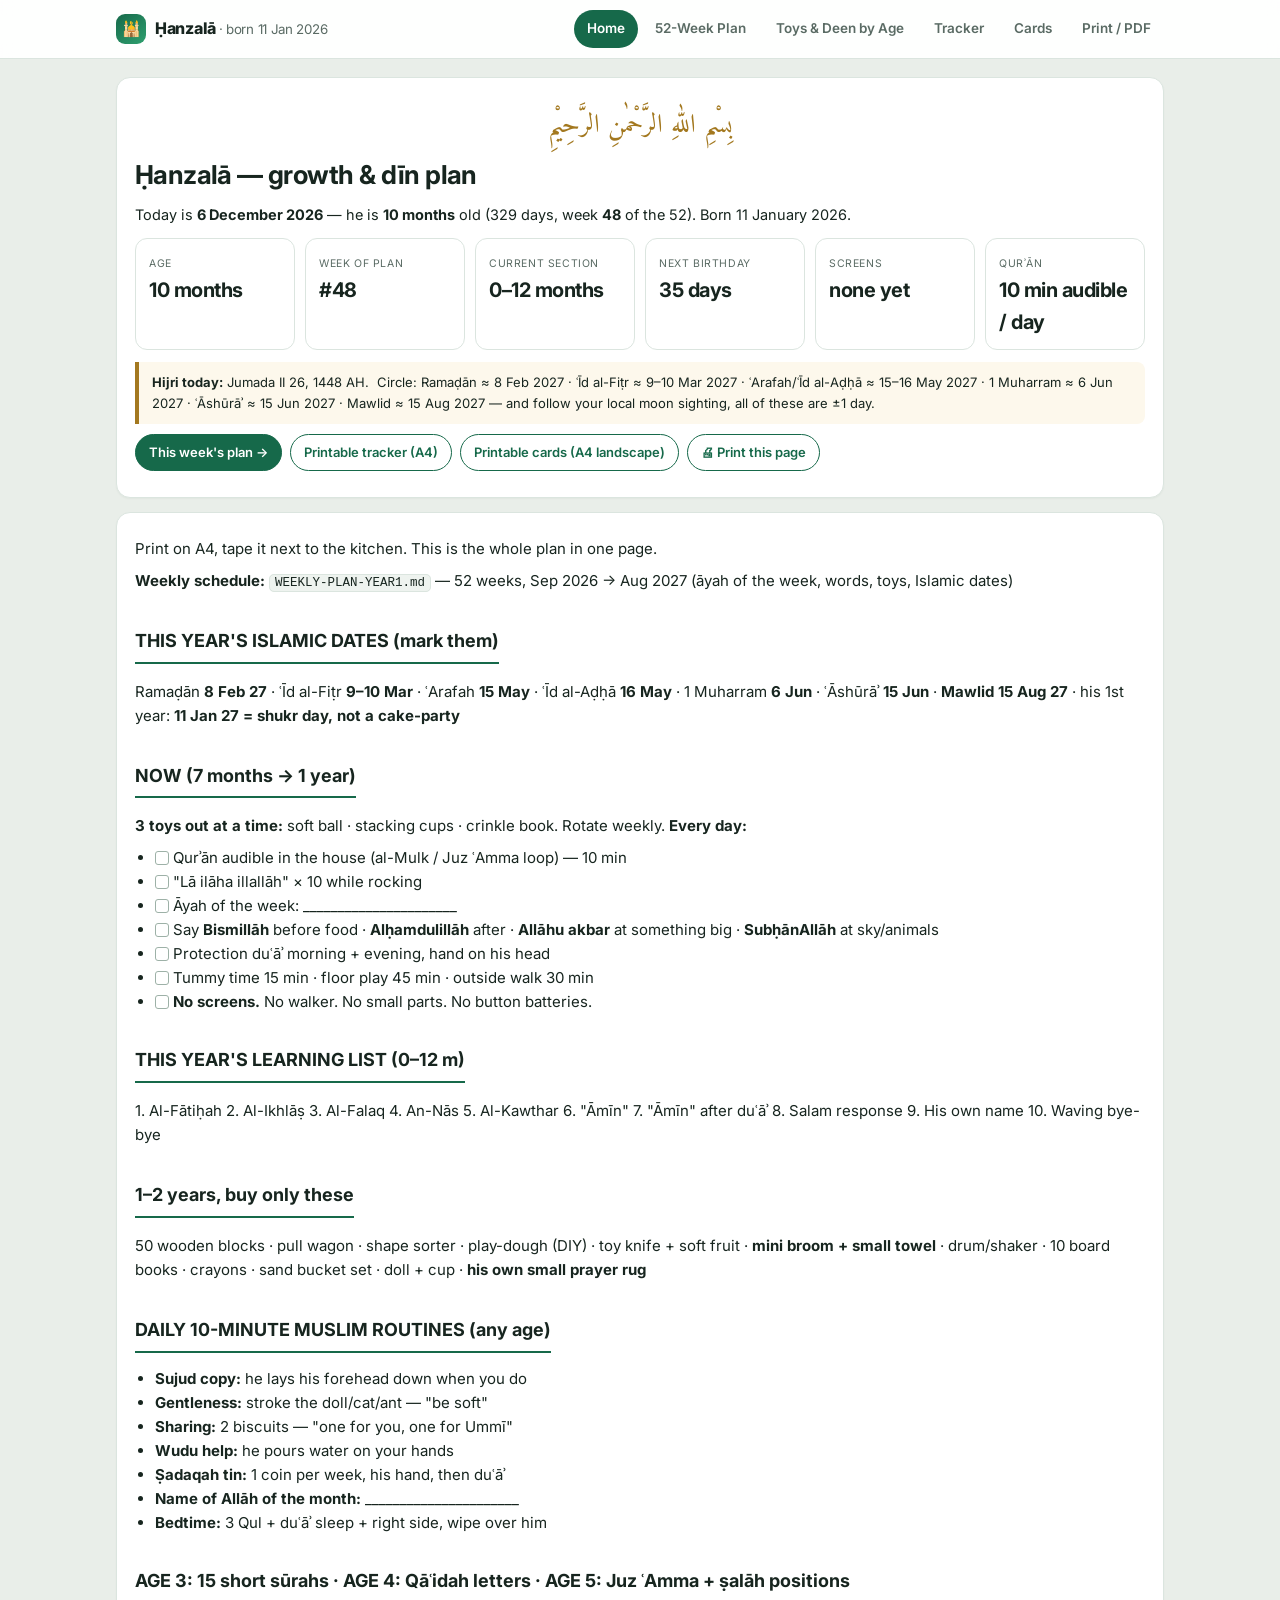
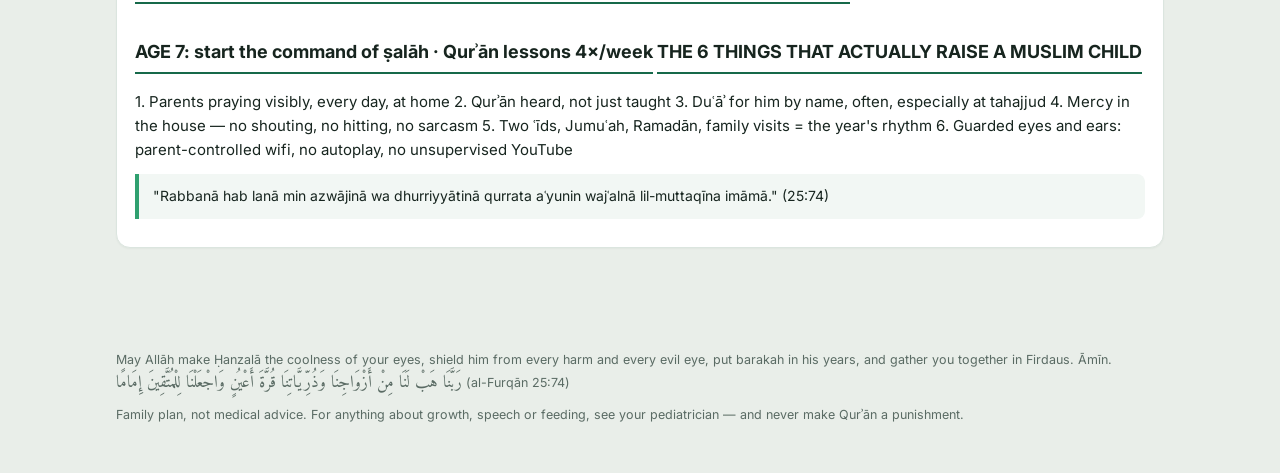
==== docs/index.html @ abec0944 "Add Ḥanzalā growth & dīn plan: 52-week schedule, toy list, printables, Pages site - TOY-AND-STUDY-PL" ====
<!DOCTYPE html>
<html lang="en">
<head>
<meta charset="utf-8">
<meta name="viewport" content="width=device-width,initial-scale=1">
<title>Ḥanzalā — Growth &amp; Dīn Plan · b. 11 Jan 2026</title>
<meta name="description" content="A 52-week toy &amp; study plan for a Muslim child: āyah of the week, words in Arabic/Urdu/Hindi, milestone &amp; ḥifẓ tracker, 56 printable flashcards. Born 11 January 2026.">
<meta name="theme-color" content="#16694a">
<meta property="og:title" content="Ḥanzalā — Growth &amp; Dīn Plan">
<meta property="og:description" content="52 weeks of āyah-of-the-week, adab, toys and milestones — for a Muslim child born 11 Jan 2026.">
<link rel="preconnect" href="https://fonts.googleapis.com">
<link rel="preconnect" href="https://fonts.gstatic.com" crossorigin>
<link href="https://fonts.googleapis.com/css2?family=Amiri:wght@400;700&family=Noto+Nastaliq+Urdu&family=Inter:wght@400;600;800&display=swap" rel="stylesheet">
<link rel="icon" href="data:image/svg+xml,<svg xmlns='http://www.w3.org/2000/svg' viewBox='0 0 100 100'><text y='.9em' font-size='88'>🕌</text></svg>">
<style>
:root{--ink:#17251f;--mut:#5a6b64;--line:#dbe5df;--soft:#f2f7f4;--acc:#16694a;--acc2:#2fa06f;--gold:#a3781f;--bg:#e9eee9;
--ar:'Amiri','Noto Naskh Arabic','Scheherazade New','Traditional Arabic','Segoe UI',serif;
--ur:'Noto Nastaliq Urdu','Jameel Noori Nastaleeq','Alvi Nastaleeq','Segoe UI',serif}
@page{size:A4 portrait;margin:11mm}
*{box-sizing:border-box}html{-webkit-print-color-adjust:exact;print-color-adjust:exact}
body{margin:0;background:var(--bg);color:var(--ink);font:15px/1.6 'Inter',system-ui,'Segoe UI',sans-serif}
a{color:var(--acc)}
header{position:sticky;top:0;z-index:40;background:rgba(255,255,255,.95);backdrop-filter:blur(8px);border-bottom:1px solid var(--line)}
.bar{max-width:1080px;margin:0 auto;padding:10px 16px;display:flex;gap:12px;align-items:center;flex-wrap:wrap}
.brand{font-weight:800;font-size:16px;letter-spacing:-.3px;display:flex;gap:9px;align-items:center;margin-right:auto}
.brand .k{width:30px;height:30px;border-radius:9px;background:linear-gradient(140deg,var(--acc),var(--acc2));color:#fff;display:grid;place-items:center;font-size:15px}
nav{display:flex;gap:4px;flex-wrap:wrap}
nav button{border:1px solid transparent;background:none;font:inherit;font-weight:600;font-size:13.5px;color:var(--mut);padding:7px 12px;border-radius:20px;cursor:pointer}
nav button.on{background:var(--acc);color:#fff}
nav button:hover:not(.on){background:var(--soft);color:var(--ink)}
main{max-width:1080px;margin:0 auto;padding:18px 16px 80px}
section{display:none;animation:fade .25s}
section.on{display:block}
@keyframes fade{from{opacity:0;transform:translateY(6px)}to{opacity:1;transform:none}}
.card{background:#fff;border:1px solid var(--line);border-radius:14px;padding:16px 18px;margin:0 0 14px;box-shadow:0 1px 2px rgba(20,40,30,.04)}
h1{font-size:26px;margin:0 0 6px;letter-spacing:-.6px}
h2{font-size:19px;margin:24px 0 8px;padding-bottom:6px;border-bottom:2px solid var(--acc);display:inline-block}
.h1{display:none}.h2{font-size:18px;margin-top:26px}
h3{font-size:16px;margin:20px 0 6px;color:var(--acc);scroll-margin-top:70px}
h4{font-size:12px;margin:14px 0 4px;color:var(--gold);text-transform:uppercase;letter-spacing:.6px}
p{margin:8px 0}
.bism{font-family:var(--ar);font-size:26px;text-align:center;color:var(--gold);line-height:2;margin:6px 0 2px}
blockquote{margin:12px 0;padding:11px 14px;background:var(--soft);border-left:4px solid var(--acc2);border-radius:0 8px 8px 0;font-size:14px}
code{background:#eef3ef;border:1px solid var(--line);border-radius:5px;padding:1px 5px;font-size:12.5px}
pre{background:#f6f8f6;border:1px solid var(--line);border-radius:8px;padding:10px 12px;overflow:auto;font-size:12.5px;white-space:pre-wrap}
hr{border:0;border-top:1px solid var(--line);margin:18px 0}
.tw{overflow-x:auto;margin:8px 0}
table{border-collapse:collapse;width:100%;font-size:13px;background:#fff}
th,td{border:1px solid var(--line);padding:6px 8px;vertical-align:top;text-align:left}
th{background:var(--soft);font-size:11px;text-transform:uppercase;letter-spacing:.4px;color:#4d5f58}
tbody tr:nth-child(even){background:#fbfdfc}
td ul{margin:2px 0 2px 16px;padding:0}
ul{padding-left:20px;margin:6px 0}
.tick{display:inline-block;width:14px;height:14px;border:1.6px solid #9db1a7;border-radius:3px;vertical-align:-2px;cursor:pointer;background:#fff}
.tick.on{background:var(--acc);border-color:var(--acc);position:relative}
.tick.on::after{content:"✓";position:absolute;inset:0;color:#fff;font-size:10px;line-height:12px;text-align:center;font-weight:800}
.ar{font-family:var(--ar);direction:rtl;text-align:right;line-height:2.1}
.ur{font-family:var(--ur);direction:rtl;text-align:right;line-height:2.6}
.kpis{display:grid;grid-template-columns:repeat(auto-fit,minmax(150px,1fr));gap:10px;margin:12px 0}
.kpi{background:#fff;border:1px solid var(--line);border-radius:12px;padding:11px 13px}
.kpi b{display:block;font-size:20px;letter-spacing:-.5px}
.kpi span{font-size:10.5px;text-transform:uppercase;letter-spacing:.6px;color:var(--mut)}
.warn{border-left:4px solid var(--gold);background:#fdf8ec;padding:10px 13px;border-radius:0 8px 8px 0;margin:10px 0;font-size:13px}
.tools{display:flex;gap:8px;flex-wrap:wrap;margin:10px 0}
.btn{font:inherit;font-weight:600;font-size:13px;border:1px solid var(--acc);background:var(--acc);color:#fff;border-radius:20px;padding:7px 13px;cursor:pointer;text-decoration:none;display:inline-block}
.btn.gh{background:#fff;color:var(--acc)}
.btn:hover{filter:brightness(1.07)}
.grid{display:grid;grid-template-columns:repeat(auto-fill,minmax(236px,1fr));gap:10px}
.fc{background:#fff;border:1px dashed #a9b8b0;border-radius:12px;padding:10px 12px;cursor:pointer;display:flex;flex-direction:column;min-height:180px;transition:.15s}
.fc:hover{border-color:var(--acc);transform:translateY(-2px)}
.fc .t{font-size:10.5px;text-transform:uppercase;letter-spacing:.4px;color:var(--mut);border-bottom:1px solid var(--line);padding-bottom:3px;display:flex;justify-content:space-between;gap:6px}
.fc .ttl{font-weight:800;font-size:13.5px;margin:6px 0 4px}
.fc .ar{font-size:20px;background:var(--soft);border-radius:8px;padding:3px 9px;margin:2px 0 5px}
.fc .ur{font-size:14px;color:#20452f;margin:-2px 0 5px}
.fc .en{font-size:12.5px;font-weight:600}
.fc .do{font-size:11.5px;color:var(--mut);margin-top:auto;line-height:1.35}
.fc .do b{color:var(--gold)}
.fc .back{display:none;font-size:12px;background:var(--soft);border-radius:8px;padding:8px 10px;margin-top:6px}
.fc.flip .back{display:block}
.pills{display:flex;gap:6px;flex-wrap:wrap;margin:6px 0}
.pill{border:1px solid var(--line);background:#fff;border-radius:16px;padding:5px 11px;font-size:12.5px;cursor:pointer;font-weight:600;color:var(--mut)}
.pill.on{background:var(--acc);color:#fff;border-color:var(--acc)}
.prog{height:8px;background:#e7eee9;border-radius:8px;overflow:hidden;margin:6px 0 2px}
.prog i{display:block;height:100%;background:linear-gradient(90deg,var(--acc),var(--acc2));width:0;transition:.3s}
footer{max-width:1080px;margin:0 auto;padding:0 16px 40px;color:var(--mut);font-size:12.5px}
.hidden{display:none}
@media(max-width:640px){h1{font-size:21px}.bar{padding:8px 12px}nav button{padding:6px 9px;font-size:12.5px}.fc{min-height:0}}
@media print{
 header,nav,.tools,.pills,footer,.noprint{display:none!important}
 body{background:#fff;font-size:11.5px}main{max-width:none;padding:0}
 .card{border:0;box-shadow:none;padding:0;margin:0 0 8px;break-inside:avoid}
 section.on{display:block!important}
 h2{break-after:avoid}table{font-size:9.5px}.ar{font-size:16px}
}
</style>
</head>
<body>
<header>
  <div class="bar">
    <div class="brand"><span class="k">🕌</span><span id="brandName">Ḥanzalā <small style="font-weight:400;color:var(--mut)">· born 11 Jan 2026</small></span></div>
    <nav id="nav" class="noprint"></nav>
  </div>
</header>
<main>
<section id="s-home" class="on">
  <div class="card">
    <div class="bism">بِسْمِ اللّٰهِ الرَّحْمٰنِ الرَّحِيْمِ</div>
    <h1 id="title">Ḥanzalā — growth &amp; dīn plan</h1>
    <p id="ageLine" style="font-size:14.5px"></p>
    <div class="kpis" id="kpis"></div>
    <div class="warn hidden" id="hijriNote"></div>
    <div class="tools noprint">
      <a class="btn" href="#weeks">This week's plan →</a>
      <a class="btn gh" href="print/tracker.html">Printable tracker (A4)</a>
      <a class="btn gh" href="print/cards.html">Printable cards (A4 landscape)</a>
      <button class="btn gh" onclick="window.print()">🖨 Print this page</button>
    </div>
  </div>
  <div class="card hidden" id="prayBox">
    <h3 style="margin-top:0">Today's prayers <small style="font-weight:400;color:var(--mut);font-size:12px" id="prayLoc"></small></h3>
    <div class="kpis" id="pray"></div>
    <p style="font-size:12px;color:var(--mut)">Times fetched from api.aladhan.com; change the city in the code comment. Nothing else leaves your device — if you're offline this box simply stays hidden. <b id="nextPray"></b></p>
  </div>
  <div class="card" id="fridge"></div>
</section>
<section id="s-weeks"><div class="card"><div class="pills noprint" id="jump"></div><div id="weeksBody"></div></div></section>
<section id="s-toys"><div class="card"><div id="planBody"></div></div></section>
<section id="s-track">
  <div class="card">
    <h2 style="margin-top:0">Tick where you are — saved in this browser</h2>
    <p style="font-size:13px;color:var(--mut)">Quick live version (ticks persist on this device). The full printable tracker — milestones 7→60 months, the ḥifẓ table, the revision rota, yearly record pages and the health log — is at <a href="print/tracker.html">print/tracker.html</a>.</p>
    <div class="prog"><i id="tbar"></i></div>
    <div style="font-size:12px;color:var(--mut)" id="txt"></div>
    <div class="tools noprint"><button class="btn gh" id="tclear">Reset ticks</button></div>
    <div id="tTables"></div>
  </div>
</section>
<section id="s-cards">
  <div class="card">
    <h2 style="margin-top:0" id="cardsHead">Flashcards — Arabic · Urdu · English</h2>
    <p style="font-size:13px;color:var(--mut)">Click a card to flip it. <b>Do not quiz him</b>: hold the card up and say it while you do the action, 5–10× a day, <b>one card a week</b>. To put them in his hands, print <a href="print/cards.html">print/cards.html</a>.</p>
    <div class="pills noprint" id="filters"></div>
    <div class="grid" id="fcGrid"></div>
  </div>
</section>
<section id="s-print">
  <div class="card">
    <h2 style="margin-top:0">Printables, PDF &amp; deploying</h2>
    <ul>
      <li><b><a href="print/tracker.html">print/tracker.html</a></b> — Growth · Deen · Ḥifẓ tracker, A4 <b>portrait</b>, 357 tick-boxes, ticks auto-save, one-click <i>Save as PDF</i>.</li>
      <li><b><a href="print/cards.html">print/cards.html</a></b> — 56 flashcards, A4 <b>landscape</b>, 8 per sheet, cut on the dashed line.</li>
      <li>Plain-text sources, if you prefer them: <code>../WEEKLY-PLAN-YEAR1.md</code>, <code>../TOY-AND-STUDY-PLAN.md</code>, <code>../FRIDGE-CHECKLIST.md</code>, <code>../cards.json</code>.</li>
    </ul>
    <h4>Put this on GitHub Pages (no build step, no dependencies)</h4>
<pre>Repo → Settings → Pages → Source: <b>Deploy from a branch</b>
Branch: <b>main</b>   ·   Folder: <b>/docs</b>   →   Save
≈1 minute later: https://&lt;your-user&gt;.github.io/Hanzala/</pre>
    <p style="font-size:13px">Everything here is static HTML/CSS/JS — <code>docs/index.html</code>, <code>docs/data.js</code>, <code>docs/cards.js</code>, <code>docs/print/*.html</code>, plus <code>.nojekyll</code>. It also works from a file:// copy or any web host (Netlify, Cloudflare Pages, an iPhone "Save to Files").</p>
    <h4>Change the content later</h4>
<pre>1. edit  WEEKLY-PLAN-YEAR1.md / TOY-AND-STUDY-PLAN.md / FRIDGE-CHECKLIST.md / cards.json
2. run   python3 build_docs.py
3. git commit -am "update plan" &amp;&amp; git push     # Pages rebuilds itself</pre>
  </div>
</section>
</main>
<footer>
  <p>May Allāh make Ḥanzalā the coolness of your eyes, shield him from every harm and every evil eye, put barakah in his years, and gather you together in Firdaus. Āmīn.<br>
  <span style="font-family:var(--ar);font-size:17px">رَبَّنَا هَبْ لَنَا مِنْ أَزْوَاجِنَا وَذُرِّيَّاتِنَا قُرَّةَ أَعْيُنٍ وَاجْعَلْنَا لِلْمُتَّقِينَ إِمَامًا</span> (al-Furqān 25:74)</p>
  <p class="noprint">Family plan, not medical advice. For anything about growth, speech or feeding, see your pediatrician — and never make Qurʾān a punishment.</p>
</footer>
<script src="data.js"></script>
<script src="cards.js"></script>
<script>
(function(){
"use strict";
var SITE = window.SITE || {dob:'2026-01-11',weeks:'',plan:'',fridge:''};
var CARDS = window.CARDS || [];
var TABS = [['home','Home'],['weeks','52-Week Plan'],['toys','Toys & Deen by Age'],['track','Tracker'],['cards','Cards'],['print','Print / PDF']];
function el(id){return document.getElementById(id)}
function mk(tag,cls,html){var e=document.createElement(tag);if(cls)e.className=cls;if(html!=null)e.innerHTML=html;return e}

/* ---------- nav ---------- */
var nav=el('nav');
TABS.forEach(function(t){var b=mk('button','',t[1]);b.dataset.t=t[0];nav.appendChild(b)});
nav.addEventListener('click',function(e){var b=e.target.closest('button');if(b)show(b.dataset.t)});
function show(id){
  Array.prototype.forEach.call(nav.children,function(b){b.className=b.dataset.t===id?'on':''});
  Array.prototype.forEach.call(document.querySelectorAll('main section'),function(s){
    s.classList.toggle('on',s.id==='s-'+id)});
  try{history.replaceState(null,'','#'+id)}catch(e){}
  window.scrollTo(0,0);
}
/* ---------- content ---------- */
el('weeksBody').innerHTML=SITE.weeks||'';
el('planBody').innerHTML=SITE.plan||'';
el('fridge').innerHTML=SITE.fridge||'';

/* ---------- age, hijri, kpis ---------- */
var dob=new Date((SITE.dob||'2026-01-11')+'T00:00:00'), now=new Date();
var days=Math.floor((now-dob)/864e5), wk=Math.floor(days/7);
var m=(now.getFullYear()-dob.getFullYear())*12+(now.getMonth()-dob.getMonth());
if(now.getDate()<dob.getDate()) m--;
el('ageLine').innerHTML='Today is <b>'+now.toLocaleDateString('en-GB',{day:'numeric',month:'long',year:'numeric'})+'</b> — he is <b>'+m+' months</b> old ('+days+' days, week <b>'+(wk+1)+'</b> of the 52). Born 11 January 2026.';
var focus = m<12?'0–12 months':(m<24?'12–24 months':(m<36?'2–3 years':(m<60?'3–5 years':'6–10 years')));
var nb=new Date(now.getFullYear(),0,11); if(nb<now) nb.setFullYear(now.getFullYear()+1);
var untilB=Math.floor((nb-now)/864e5);
[['Age',(m)+' months'],['Week of plan','#'+(wk+1)],['Current section',focus],['Next birthday',untilB+' days'],['Screens','none yet'],['Qurʾān','10 min audible / day']]
 .forEach(function(p){el('kpis').appendChild(mk('div','kpi','<span>'+p[0]+'</span><b>'+p[1]+'</b>'))});
try{
  var hj=new Intl.DateTimeFormat('en-u-ca-islamic-umalqura',{day:'numeric',month:'long',year:'numeric'}).format(now);
  var box=el('hijriNote'); box.classList.remove('hidden');
  box.innerHTML='<b>Hijri today:</b> '+hj+'. &nbsp;Circle: Ramaḍān ≈ 8 Feb 2027 · ʿĪd al-Fiṭr ≈ 9–10 Mar 2027 · ʿArafah/ʿĪd al-Aḍḥā ≈ 15–16 May 2027 · 1 Muharram ≈ 6 Jun 2027 · ʿĀshūrāʾ ≈ 15 Jun 2027 · Mawlid ≈ 15 Aug 2027 — and follow your local moon sighting, all of these are ±1 day.';
}catch(e){}

/* ---------- prayer times (optional, silently skipped offline) ---------- */
var CITY='Delhi', COUNTRY='India', METHOD=2; // ← change for your city
fetch('https://api.aladhan.com/v1/timingsByCity?city='+CITY+'&country='+COUNTRY+'&method='+METHOD)
.then(function(r){return r.json()})
.then(function(j){
  var t=j&&j.data&&j.data.timings; if(!t) return;
  el('prayBox').classList.remove('hidden');
  el('prayLoc').textContent='· '+CITY+', '+COUNTRY+' (Umm al-Qura); edit CITY in docs_src/index.html';
  var nowM=now.getHours()*60+now.getMinutes(), next=null;
  ['Fajr','Sunrise','Dhuhr','Asr','Maghrib','Isha'].forEach(function(n){
    var v=(t[n]||'00:00').split(':'), mins=(+v[0])*60+(+v[1]);
    if(!next&&mins>nowM) next=n;
    el('pray').appendChild(mk('div','kpi','<span>'+n+'</span><b>'+(t[n]||'—')+'</b>'));
  });
  el('nextPray').textContent = next ? ('Next: '+next+' — the 10-minute Qurʾān + duʿāʾ-on-his-head window.') : 'Night: recite the 3 Qul over him and make duʿāʾ for him by name.';
}).catch(function(){});

/* ---------- jump pills to the right month ---------- */
(function(){
  var heads=document.querySelectorAll('#weeksBody h3'), bar=el('jump');
  var monthIdx=Math.max(1,Math.min(12,(m-6)||1));
  Array.prototype.forEach.call(heads,function(h,i){
    var num=(h.textContent.match(/Month\s*(\d+)/)||[])[1];
    var b=mk('button','pill'+(num&&+num===monthIdx?' on':''),(num?('Month '+num):h.textContent.slice(0,16)));
    b.onclick=function(){
      Array.prototype.forEach.call(bar.children,function(x){x.classList&&x.classList.remove('on')});
      b.classList.add('on');
      if(h.scrollIntoView) h.scrollIntoView({behavior:'smooth',block:'start'});
    };
    bar.appendChild(b);
  });
  if(bar.children.length) bar.insertBefore(mk('span','','<span style="font-size:12px;color:var(--mut);align-self:center">You are here:</span>'),bar.firstChild);
})();

/* ---------- cards tab ---------- */
(function(){
  var f=el('filters'), grid=el('fcGrid');
  el('cardsHead').textContent='Flashcards — '+CARDS.length+' cards · Arabic · Urdu · English';
  var cats=[]; CARDS.forEach(function(c){if(cats.indexOf(c.cat)<0)cats.push(c.cat)});
  function pill(label,key){
    var b=mk('button','pill'+(key==='all'?' on':''),label);
    b.onclick=function(){Array.prototype.forEach.call(f.querySelectorAll('.pill'),function(x){x.classList.remove('on')});b.classList.add('on');render(key)};
    f.appendChild(b);
  }
  function render(key){
    grid.innerHTML='';
    CARDS.filter(function(c){return key==='all'||c.cat===key}).forEach(function(c){
      var d=mk('div','fc');
      d.innerHTML='<div class="t"><span>'+c.cat+'</span><span>from '+c.age+'</span></div>'+
        '<div class="ttl">'+c.title+'</div><div class="ar">'+c.ar+'</div><div class="ur">'+c.ur+'</div>'+
        '<div class="en">'+c.en+'</div><div class="do"><b>Do:</b> '+c.act+'</div>'+
        '<div class="back"><b>How:</b> one card a week · say it while doing the action · 5–10× a day · no testing below age 2. '+
        'For a 2½-year-old, flip it and ask him to point at the Arabic.</div>';
      d.onclick=function(){d.classList.toggle('flip')};
      grid.appendChild(d);
    });
  }
  pill('All '+CARDS.length,'all'); cats.forEach(function(c){pill(c,c)});
  render('all');
})();

/* ---------- mini live tracker ---------- */
var T=(function(){
  var KEY='hanzala-site-v1', S={};
  try{S=JSON.parse(localStorage.getItem(KEY)||'{}')}catch(e){}
  var rows=[
   ['7 months',['sits without support ~1 min','rolls both ways','turns to his own name','babbles ba-da-ma','laughs aloud','Qurʾān audible in the house 10 min a day','duʿāʾ on his head, morning & evening']],
   ['9 months',['crawls / drags on belly','pincer grasp (raisin)','plays peek-a-boo','understands "nahi"','sits with both hands free','puts a cube in a cup']],
   ['12 months',['stands alone','first real word (Allāh / mama)','points with the index finger','says āmīn after your duʿāʾ','forehead down when he sees sujud','walks holding one hand','waves bye-bye on request']],
   ['18 months',['~20 words','two words together soon','follows a 1-step order','kicks a ball','stacks 4 cubes','says Bismillāh before food on his own']],
   ['24 months',['sentences of 2–3 words','asks for the book, not the screen','gentle with animals when reminded','shares a biscuit unprompted','sits for a 5-min book','says "Allāh" and "duʿāʾ" clearly']],
   ['3 years',['recites al-Fātiḥah with you','stands for the ṣalāh positions','knows the two ʿĪds and the Kaʿbah','asks "who made me?"','alḥamdulillāh after a sneeze','tells the truth even after a mistake']]
  ];
  var h='<div class="tw"><table><thead><tr><th>Age</th><th>Tick when he does it reliably (3 good days)</th></tr></thead><tbody>';
  rows.forEach(function(r,ri){
    h+='<tr><td><b>'+r[0]+'</b></td><td><ul>'+r[1].map(function(t,ci){
      return '<li><span class="tick" data-k="t'+ri+'_'+ci+'"></span> '+t+'</li>'}).join('')+'</ul></td></tr>';
  });
  h+='</tbody></table></div>';
  var host=el('tTables'); host.innerHTML=h;
  function paint(){
    var all=host.querySelectorAll('.tick[data-k]'), n=0;
    Array.prototype.forEach.call(all,function(b){var on=!!S[b.dataset.k]; b.classList.toggle('on',on); if(on)n++;});
    el('tbar').style.width=(100*n/all.length).toFixed(1)+'%';
    el('txt').textContent=n+' / '+all.length+' ticked — saved on this device only.';
  }
  host.addEventListener('click',function(e){
    var b=e.target.closest?e.target.closest('.tick[data-k]'):null; if(!b)return;
    S[b.dataset.k]=!S[b.dataset.k]; if(!S[b.dataset.k])delete S[b.dataset.k];
    try{localStorage.setItem(KEY,JSON.stringify(S))}catch(x){}
    paint();
  });
  el('tclear').onclick=function(){if(confirm('Clear these ticks?')){S={};try{localStorage.removeItem(KEY)}catch(e){}paint();}};
  paint();
  return {};
})();

/* ---------- boot ---------- */
var h0=(location.hash||'').replace('#','');
var valid=TABS.some(function(t){return t[0]===h0});
show(valid?h0:'home');
})();
</script>
</body>
</html>
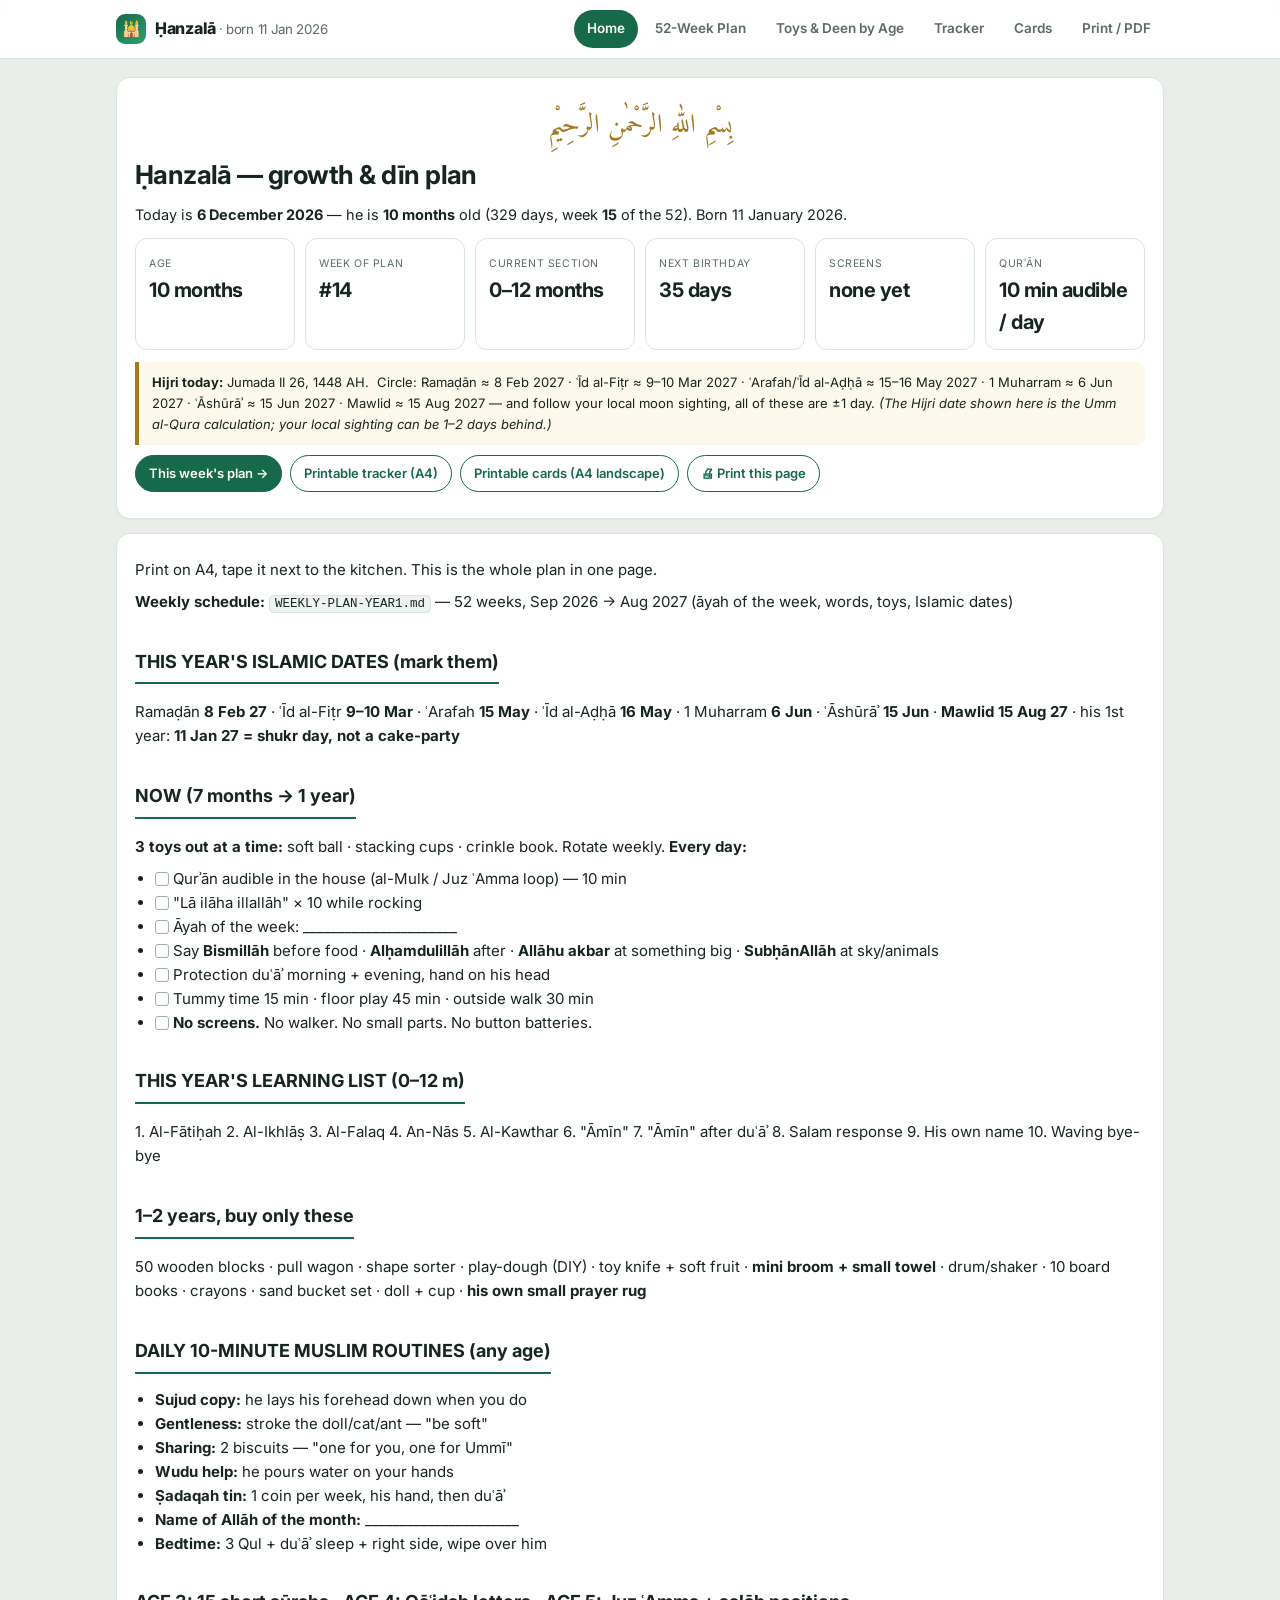
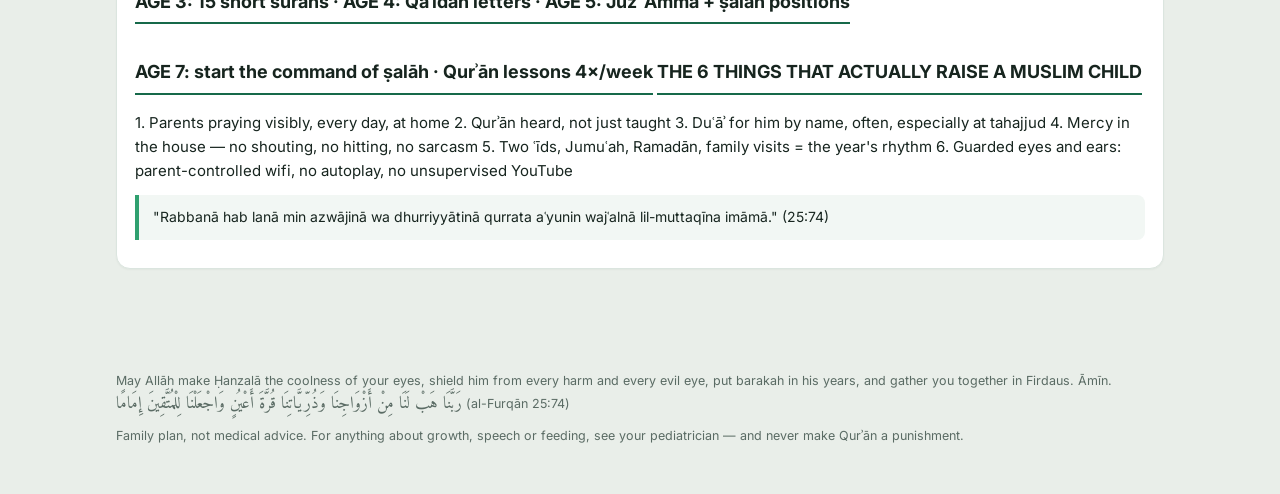
==== commit 208244e2: "site: count plan weeks from the plan start (Week 1 = 5 Sep 2026), flag Hijri box as Umm al-Qura Co-a" ====
--- a/docs/index.html
+++ b/docs/index.html
@@ -197,19 +197,20 @@
 
 /* ---------- age, hijri, kpis ---------- */
 var dob=new Date((SITE.dob||'2026-01-11')+'T00:00:00'), now=new Date();
-var days=Math.floor((now-dob)/864e5), wk=Math.floor(days/7);
+var PLAN_START=new Date('2026-09-05T00:00:00'); // Week 1 of WEEKLY-PLAN-YEAR1.md
+var days=Math.floor((now-dob)/864e5), wk=Math.max(1,Math.floor((now-PLAN_START)/864e5/7)+1);
 var m=(now.getFullYear()-dob.getFullYear())*12+(now.getMonth()-dob.getMonth());
 if(now.getDate()<dob.getDate()) m--;
 el('ageLine').innerHTML='Today is <b>'+now.toLocaleDateString('en-GB',{day:'numeric',month:'long',year:'numeric'})+'</b> — he is <b>'+m+' months</b> old ('+days+' days, week <b>'+(wk+1)+'</b> of the 52). Born 11 January 2026.';
 var focus = m<12?'0–12 months':(m<24?'12–24 months':(m<36?'2–3 years':(m<60?'3–5 years':'6–10 years')));
 var nb=new Date(now.getFullYear(),0,11); if(nb<now) nb.setFullYear(now.getFullYear()+1);
 var untilB=Math.floor((nb-now)/864e5);
-[['Age',(m)+' months'],['Week of plan','#'+(wk+1)],['Current section',focus],['Next birthday',untilB+' days'],['Screens','none yet'],['Qurʾān','10 min audible / day']]
+[['Age',(m)+' months'],['Week of plan','#'+wk],['Current section',focus],['Next birthday',untilB+' days'],['Screens','none yet'],['Qurʾān','10 min audible / day']]
  .forEach(function(p){el('kpis').appendChild(mk('div','kpi','<span>'+p[0]+'</span><b>'+p[1]+'</b>'))});
 try{
   var hj=new Intl.DateTimeFormat('en-u-ca-islamic-umalqura',{day:'numeric',month:'long',year:'numeric'}).format(now);
   var box=el('hijriNote'); box.classList.remove('hidden');
-  box.innerHTML='<b>Hijri today:</b> '+hj+'. &nbsp;Circle: Ramaḍān ≈ 8 Feb 2027 · ʿĪd al-Fiṭr ≈ 9–10 Mar 2027 · ʿArafah/ʿĪd al-Aḍḥā ≈ 15–16 May 2027 · 1 Muharram ≈ 6 Jun 2027 · ʿĀshūrāʾ ≈ 15 Jun 2027 · Mawlid ≈ 15 Aug 2027 — and follow your local moon sighting, all of these are ±1 day.';
+  box.innerHTML='<b>Hijri today:</b> '+hj+'. &nbsp;Circle: Ramaḍān ≈ 8 Feb 2027 · ʿĪd al-Fiṭr ≈ 9–10 Mar 2027 · ʿArafah/ʿĪd al-Aḍḥā ≈ 15–16 May 2027 · 1 Muharram ≈ 6 Jun 2027 · ʿĀshūrāʾ ≈ 15 Jun 2027 · Mawlid ≈ 15 Aug 2027 — and follow your local moon sighting, all of these are ±1 day. <i>(The Hijri date shown here is the Umm al-Qura calculation; your local sighting can be 1–2 days behind.)</i>';
 }catch(e){}
 
 /* ---------- prayer times (optional, silently skipped offline) ---------- */
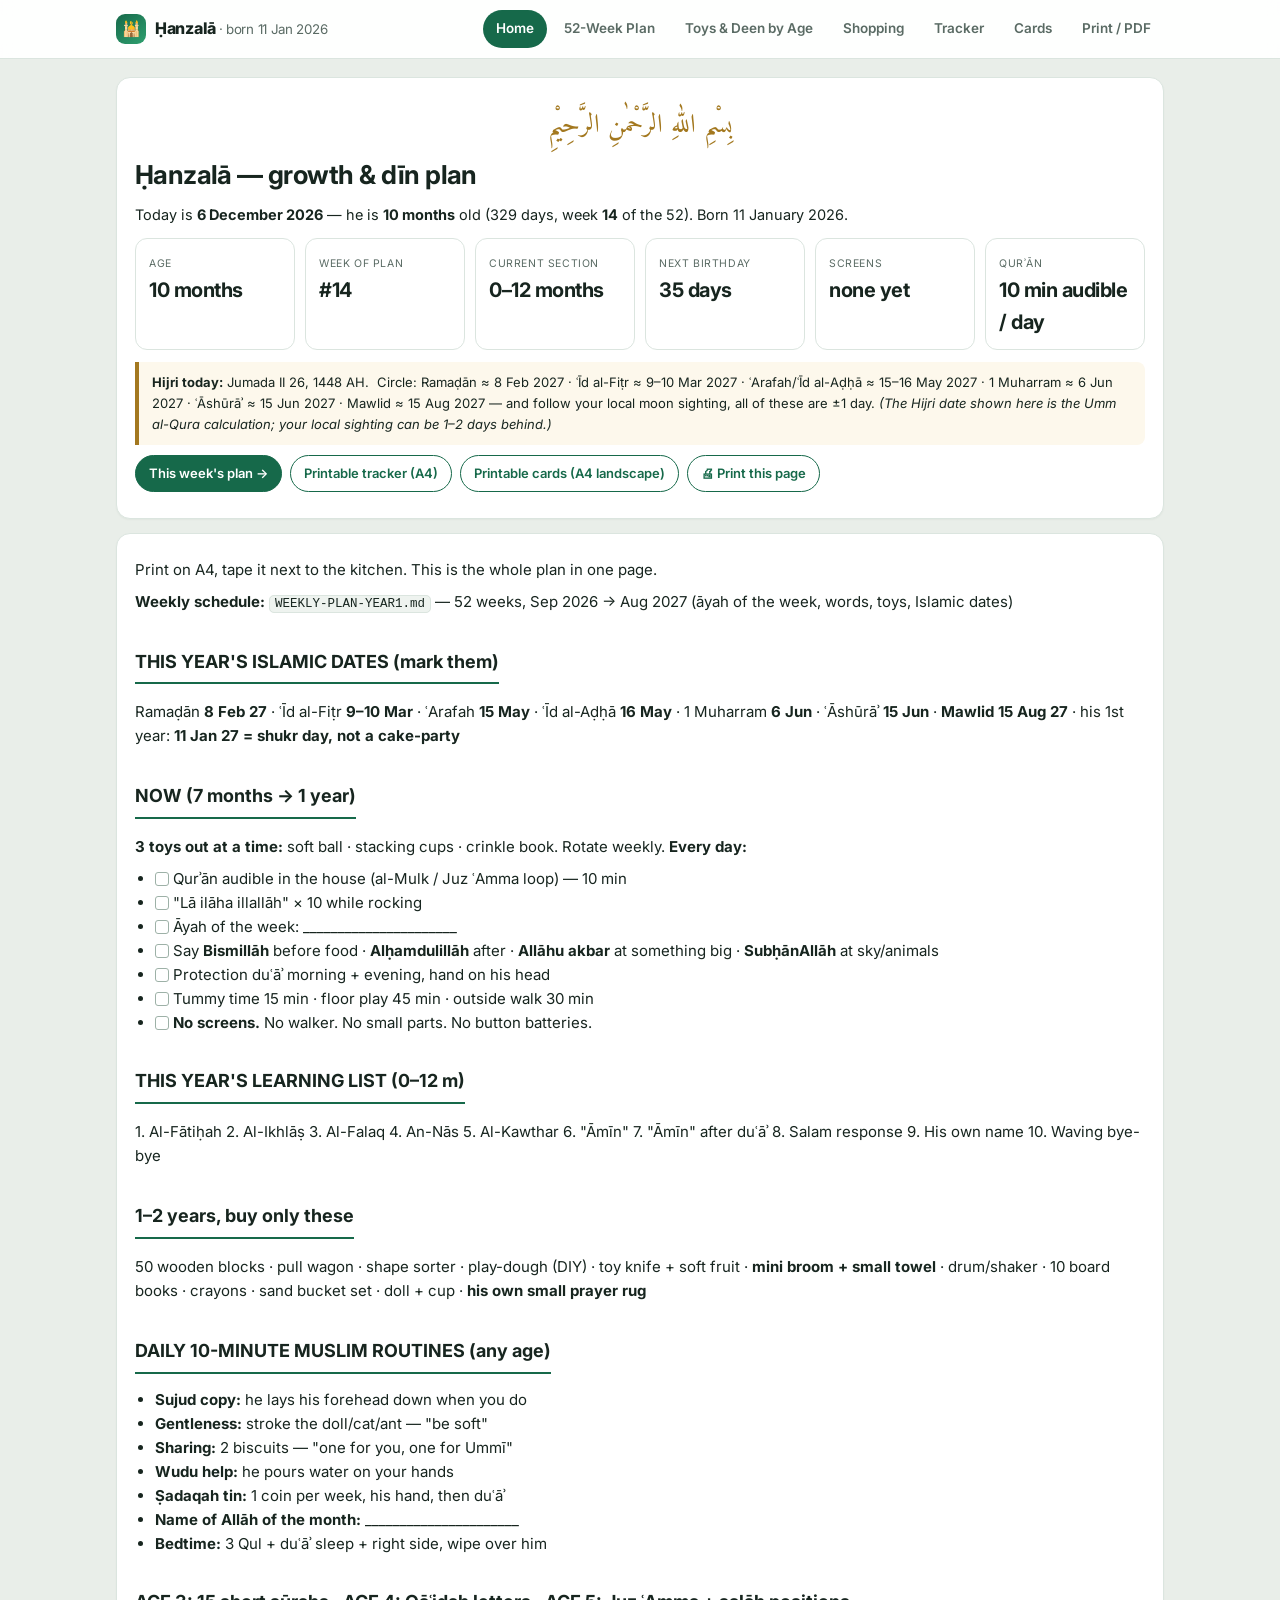
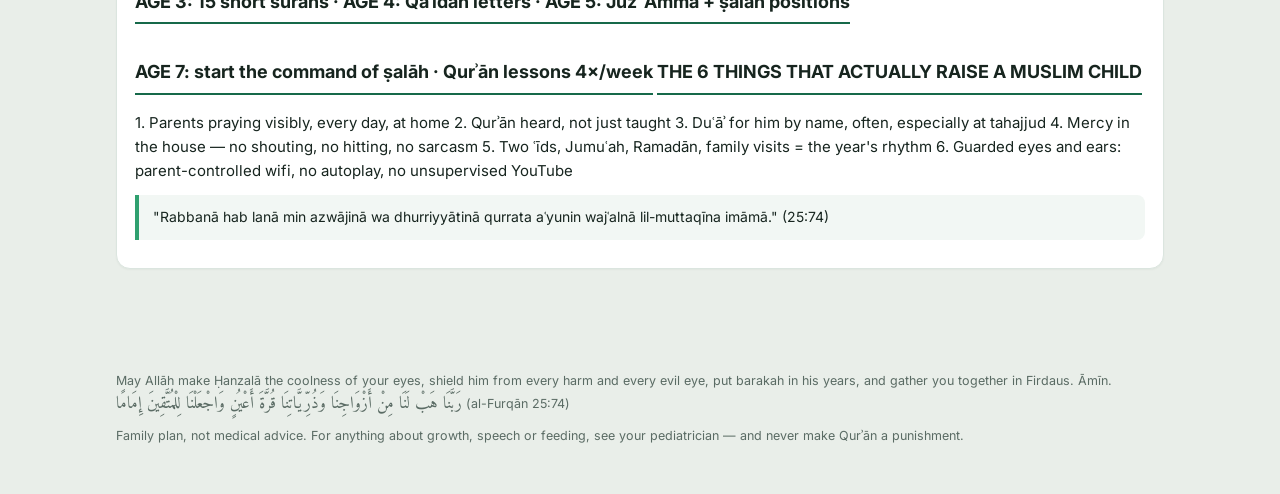
==== commit 53e9154f: "books: 8 printable first-words mini-books + shopping list + updates folder; audit fixes (week count," ====
--- a/docs/index.html
+++ b/docs/index.html
@@ -125,6 +125,7 @@
 </section>
 <section id="s-weeks"><div class="card"><div class="pills noprint" id="jump"></div><div id="weeksBody"></div></div></section>
 <section id="s-toys"><div class="card"><div id="planBody"></div></div></section>
+<section id="s-shop"><div class="card"><div id="shopBody"></div></div></section>
 <section id="s-track">
   <div class="card">
     <h2 style="margin-top:0">Tick where you are — saved in this browser</h2>
@@ -147,7 +148,7 @@
   <div class="card">
     <h2 style="margin-top:0">Printables, PDF &amp; deploying</h2>
     <ul>
-      <li><b><a href="print/tracker.html">print/tracker.html</a></b> — Growth · Deen · Ḥifẓ tracker, A4 <b>portrait</b>, 357 tick-boxes, ticks auto-save, one-click <i>Save as PDF</i>.</li>
+      <li><b><a href="print/tracker.html">print/tracker.html</a></b> — Growth · Deen · Ḥifẓ tracker, A4 <b>portrait</b>, ~400 auto-saving tick-boxes (the page counts them for you), one-click <i>Save as PDF</i>.</li>
       <li><b><a href="print/cards.html">print/cards.html</a></b> — 56 flashcards, A4 <b>landscape</b>, 8 per sheet, cut on the dashed line.</li>
       <li>Plain-text sources, if you prefer them: <code>../WEEKLY-PLAN-YEAR1.md</code>, <code>../TOY-AND-STUDY-PLAN.md</code>, <code>../FRIDGE-CHECKLIST.md</code>, <code>../cards.json</code>.</li>
     </ul>
@@ -175,7 +176,7 @@
 "use strict";
 var SITE = window.SITE || {dob:'2026-01-11',weeks:'',plan:'',fridge:''};
 var CARDS = window.CARDS || [];
-var TABS = [['home','Home'],['weeks','52-Week Plan'],['toys','Toys & Deen by Age'],['track','Tracker'],['cards','Cards'],['print','Print / PDF']];
+var TABS = [['home','Home'],['weeks','52-Week Plan'],['toys','Toys & Deen by Age'],['shop','Shopping'],['track','Tracker'],['cards','Cards'],['print','Print / PDF']];
 function el(id){return document.getElementById(id)}
 function mk(tag,cls,html){var e=document.createElement(tag);if(cls)e.className=cls;if(html!=null)e.innerHTML=html;return e}
 
@@ -193,6 +194,7 @@
 /* ---------- content ---------- */
 el('weeksBody').innerHTML=SITE.weeks||'';
 el('planBody').innerHTML=SITE.plan||'';
+el('shopBody').innerHTML=SITE.shop||'';
 el('fridge').innerHTML=SITE.fridge||'';
 
 /* ---------- age, hijri, kpis ---------- */
@@ -201,7 +203,7 @@
 var days=Math.floor((now-dob)/864e5), wk=Math.max(1,Math.floor((now-PLAN_START)/864e5/7)+1);
 var m=(now.getFullYear()-dob.getFullYear())*12+(now.getMonth()-dob.getMonth());
 if(now.getDate()<dob.getDate()) m--;
-el('ageLine').innerHTML='Today is <b>'+now.toLocaleDateString('en-GB',{day:'numeric',month:'long',year:'numeric'})+'</b> — he is <b>'+m+' months</b> old ('+days+' days, week <b>'+(wk+1)+'</b> of the 52). Born 11 January 2026.';
+el('ageLine').innerHTML='Today is <b>'+now.toLocaleDateString('en-GB',{day:'numeric',month:'long',year:'numeric'})+'</b> — he is <b>'+m+' months</b> old ('+days+' days, week <b>'+wk+'</b> of the 52). Born 11 January 2026.';
 var focus = m<12?'0–12 months':(m<24?'12–24 months':(m<36?'2–3 years':(m<60?'3–5 years':'6–10 years')));
 var nb=new Date(now.getFullYear(),0,11); if(nb<now) nb.setFullYear(now.getFullYear()+1);
 var untilB=Math.floor((nb-now)/864e5);
@@ -233,7 +235,7 @@
 /* ---------- jump pills to the right month ---------- */
 (function(){
   var heads=document.querySelectorAll('#weeksBody h3'), bar=el('jump');
-  var monthIdx=Math.max(1,Math.min(12,(m-6)||1));
+  var monthIdx=Math.max(1,Math.min(12,Math.ceil(wk/4))); // Month 1 = plan weeks 1–4
   Array.prototype.forEach.call(heads,function(h,i){
     var num=(h.textContent.match(/Month\s*(\d+)/)||[])[1];
     var b=mk('button','pill'+(num&&+num===monthIdx?' on':''),(num?('Month '+num):h.textContent.slice(0,16)));
